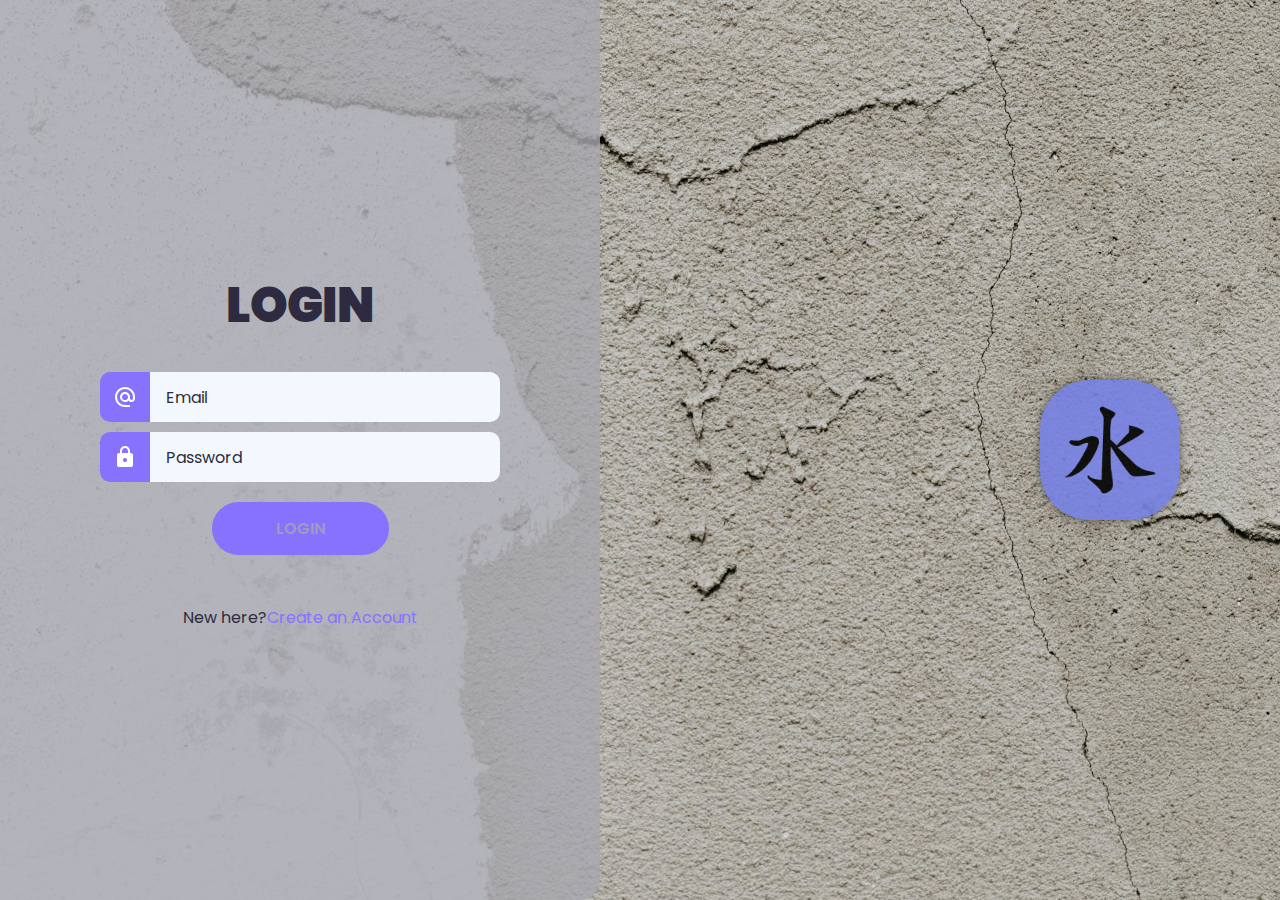
==== login.html @ 585edebd "folder changes" ====
<!DOCTYPE html>
<html lang="en">
<head>
    <meta charset="UTF-8">
    <meta name="viewport" content="width=device-width, initial-scale=1.0">
    <link rel="stylesheet" href="/Login_SignUp_form/style.css">
    <link rel="shortcut icon" href="logo.png" type="image/png">
    <script type="text/javascript" src="validation.js" defer></script>
    <title>Login</title>
</head>
<body>
    <div class="wrapper">
        <h1>Login</h1>
        <p id="error-message"></p>
        <form id="form"> 
            
       
            <div>
                <label for="email-input">
                    <svg xmlns="http://www.w3.org/2000/svg" height="24px" viewBox="0 -960 960 960" width="24px" ><path d="M480-80q-83 0-156-31.5T197-197q-54-54-85.5-127T80-480q0-83 31.5-156T197-763q54-54 127-85.5T480-880q83 0 156 31.5T763-763q54 54 85.5 127T880-480v58q0 59-40.5 100.5T740-280q-35 0-66-15t-52-43q-29 29-65.5 43.5T480-280q-83 0-141.5-58.5T280-480q0-83 58.5-141.5T480-680q83 0 141.5 58.5T680-480v58q0 26 17 44t43 18q26 0 43-18t17-44v-58q0-134-93-227t-227-93q-134 0-227 93t-93 227q0 134 93 227t227 93h200v80H480Zm0-280q50 0 85-35t35-85q0-50-35-85t-85-35q-50 0-85 35t-35 85q0 50 35 85t85 35Z"/></svg>
                </label>
                <input  type="email" name="email" id="email-input" placeholder="Email">
            </div>
    
            <div>
                <label for="password-input">
                    <svg xmlns="http://www.w3.org/2000/svg" height="24px" viewBox="0 -960 960 960" width="24px" ><path d="M240-80q-33 0-56.5-23.5T160-160v-400q0-33 23.5-56.5T240-640h40v-80q0-83 58.5-141.5T480-920q83 0 141.5 58.5T680-720v80h40q33 0 56.5 23.5T800-560v400q0 33-23.5 56.5T720-80H240Zm240-200q33 0 56.5-23.5T560-360q0-33-23.5-56.5T480-440q-33 0-56.5 23.5T400-360q0 33 23.5 56.5T480-280ZM360-640h240v-80q0-50-35-85t-85-35q-50 0-85 35t-35 85v80Z"/></svg>
                </label>
                <input type="password" name="password" id="password-input" placeholder="Password"> 
            </div>

             <button type="submit">Login</button>
        </form>
        <p>New here?<a href="signup.html">Create an Account</a></p>
    </div>
    <a href="index.html">
        <img src="logo.png" alt="Logo" class="logo">
    </a>
</body>
</html>
---- Login_SignUp_form/style.css ----
@import url('https://fonts.googleapis.com/css2?family=Lato:ital,wght@0,100;0,300;0,400;0,700;0,900;1,100;1,300;1,400;1,700;1,900&family=Poppins:ital,wght@0,100;0,200;0,300;0,400;0,500;0,600;0,700;0,800;0,900;1,100;1,200;1,300;1,400;1,500;1,600;1,700;1,800;1,900&family=Staatliches&display=swap' );

:root {
    --accent-color: #8672ff;
    --base-color: rgba(167, 167, 175, 0.795);
    --text-color: #2e2b41;
    --input-color: #f3f8ff;
}

* {
    margin: 0;
    padding: 0;
}

html{
    font-family: poppins , sans-serif;
    font-size: 12pt;
    color: var(--text-color);
    text-align: center;
}

body {
    min-height: 100vh;
    background-image: url(pexels-karolina-grabowska-4710933.jpg);
    background-size: cover;
    background-position: right;
    overflow: hidden;
    position: relative;
}



.wrapper{
    box-sizing: border-box;
    background-color: var(--base-color);
    height: 100vh;
    width: max(40%,600px);
    padding: 10px;
    border-radius: 0 2px 20px 0;
    display: flex;
    flex-direction: column;
    align-items: center;
    justify-content: center;
    opacity: 2;
}

h1,h2{
    font-size: 3rem;
    font-weight: 900;
    text-transform: uppercase;
}

h2 {
    padding-bottom: 50px;
}

.navigation {
    display: flex;
    justify-content: center;
    gap: 20px;
}
form{
    width: min(400px,100%);
    margin-top: 20px;
    margin-bottom: 50px;
    display: flex;
    flex-direction: column;
    align-items: center;
    gap: 10px;
}


form > div{
    display: flex;
    justify-content: center;
    width: 100%;
}
form label{
    flex-shrink: 0;
    height: 50px;
    width: 50px;
    background-color: var(--accent-color);
    fill: white !important;
    /* color: var(--base-color); */
    border-radius: 10px 0 0 10px;
    display: flex;
    justify-content: center;
    align-items: center;
    font-size: 1.5rem;
    font-weight: 500;
}

form input{
    box-sizing: border-box;
    flex-grow: 1;
    min-width: 0;
    height: 50px;
    padding: 1em;
    font:inherit;
    border-radius: 0 10px 10px 0;
    border: 2px solid var(--input-color);
    border-left: none;
    background-color: var(--input-color);
    transition: 150ms ease;
}

form input:hover{
    border-color: var(--accent-color);
}

form input:focus{
    outline: none;
    border-color: var(--text-color);
}

div:has(>input:focus) label {
    background-color: var(--text-color);
}

form input::placeholder {
    color: var(--text-color);
    opacity: 1;
}

form button{
    margin-top: 10px;
    border: none;
    border-radius: 1000px;
    padding: .85em 4em;
    background-color: var(--accent-color);
    color: var(--base-color);
    font: inherit;
    font-weight: 600;
    text-transform: uppercase;
    cursor: pointer;
}

form button:hover{
    background-color:var(--text-color);
} 

form button:focus{
    outline: none;
    background-color: var(--text-color);
}

a{
    text-decoration: none;
    color: var(--accent-color);
}

a:hover{
    text-decoration: none;
    background-color: var(--text-color);
}

.welcome-button {
    margin-top: 10px;
    border: none;
    border-radius: 1000px;
    padding: .85em 4em;
    background-color: var(--accent-color);
    color: var(--base-color);
    font: inherit;
    font-weight: 600;
    text-transform: uppercase;
    cursor: pointer;
}

.a.button:hover {
    background-color: var(--text-color);
    text-decoration: underline;
}

.logo {
    position: absolute;
    width: 100px;
    height: 100px;
    margin-bottom: 20px;
    margin-left: 400px;
    padding: 20px;
    background-color: #7782e4;
    top:50%;
    transform: translateY(-50%);
    border-radius: calc(100px/2);
    opacity: 0.9;
    box-shadow: 0 0 10px rgba(0,0,0,0.5);
    transition: transform 2s,background-color 2.5s;
}

.logo:hover {
    opacity: 0.9;
    background-color: var(--text-color);
    transform: translateY(-50%) rotate(360deg);
}

.logo:hover::after {
    background-color: var(--text-color);
}
@media(max-width:1100px){
    .wrapper{
        width:min(600px,100%);
        border-radius: 0;
    }
}

form div.incorrect label{
    background-color:red;
}

form div.incorrect input{
    border-color:red;
}

#error-message{
    color: red;
    font-size: 1rem;
    font-weight: 500;
    margin-top: 10px;
}
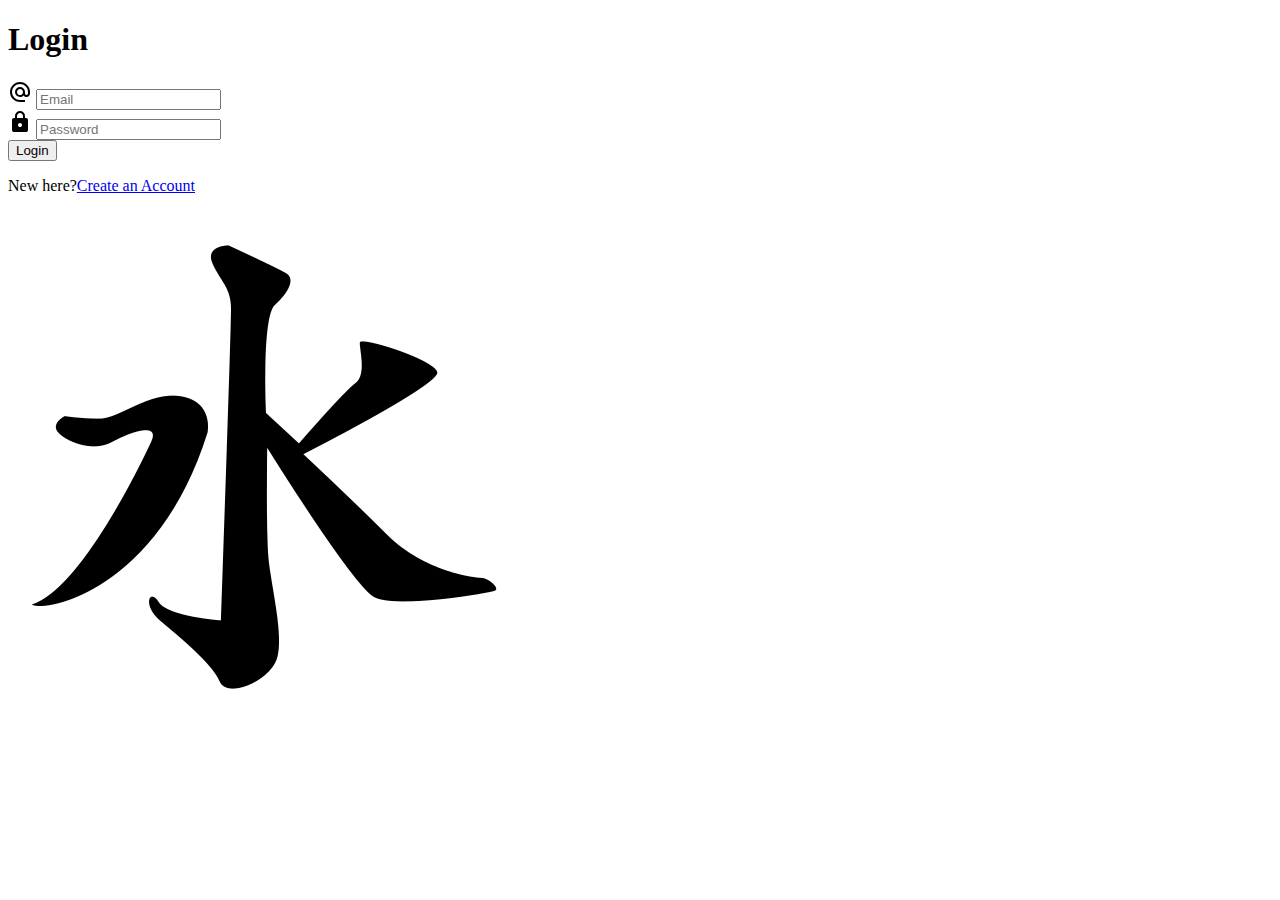
==== commit 164705a1: "Update login.html" ====
--- a/login.html
+++ b/login.html
@@ -3,7 +3,7 @@
 <head>
     <meta charset="UTF-8">
     <meta name="viewport" content="width=device-width, initial-scale=1.0">
-    <link rel="stylesheet" href="/Login_SignUp_form/style.css">
+    <link rel="stylesheet" href="C:\Users\buffo\Documents\GitHub\Login_Signup_Form/style.css">
     <link rel="shortcut icon" href="logo.png" type="image/png">
     <script type="text/javascript" src="validation.js" defer></script>
     <title>Login</title>
@@ -37,4 +37,4 @@
         <img src="logo.png" alt="Logo" class="logo">
     </a>
 </body>
-</html>+</html>
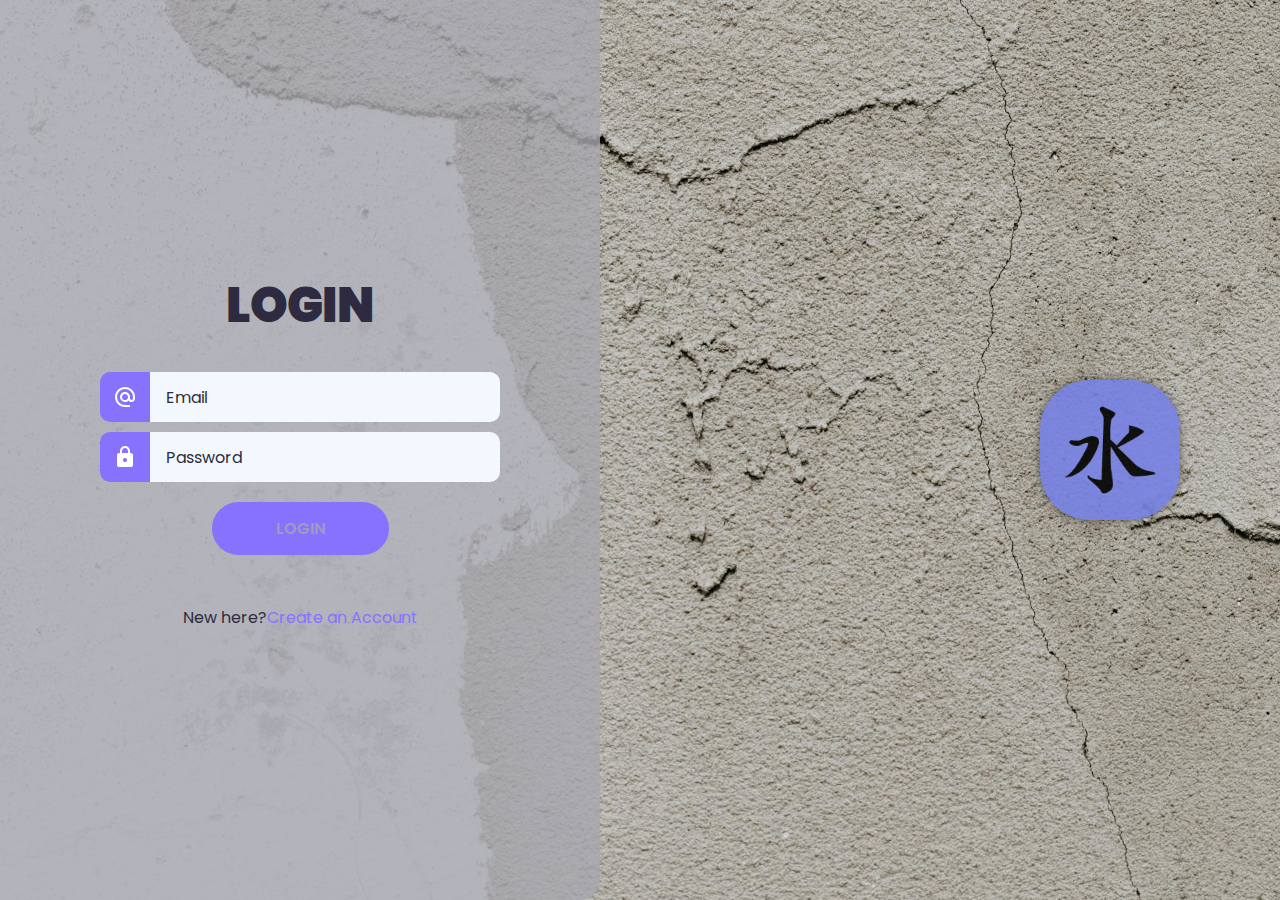
==== commit 6e7272bf: "updating login.html stylesheet link" ====
--- a/login.html
+++ b/login.html
@@ -3,7 +3,7 @@
 <head>
     <meta charset="UTF-8">
     <meta name="viewport" content="width=device-width, initial-scale=1.0">
-    <link rel="stylesheet" href="C:\Users\buffo\Documents\GitHub\Login_Signup_Form/style.css">
+    <link rel="stylesheet" href="style.css">
     <link rel="shortcut icon" href="logo.png" type="image/png">
     <script type="text/javascript" src="validation.js" defer></script>
     <title>Login</title>
--- a/style.css
+++ b/style.css
@@ -0,0 +1,220 @@
+@import url('https://fonts.googleapis.com/css2?family=Lato:ital,wght@0,100;0,300;0,400;0,700;0,900;1,100;1,300;1,400;1,700;1,900&family=Poppins:ital,wght@0,100;0,200;0,300;0,400;0,500;0,600;0,700;0,800;0,900;1,100;1,200;1,300;1,400;1,500;1,600;1,700;1,800;1,900&family=Staatliches&display=swap' );
+
+:root {
+    --accent-color: #8672ff;
+    --base-color: rgba(167, 167, 175, 0.795);
+    --text-color: #2e2b41;
+    --input-color: #f3f8ff;
+}
+
+* {
+    margin: 0;
+    padding: 0;
+}
+
+html{
+    font-family: poppins , sans-serif;
+    font-size: 12pt;
+    color: var(--text-color);
+    text-align: center;
+}
+
+body {
+    min-height: 100vh;
+    background-image: url(pexels-karolina-grabowska-4710933.jpg);
+    background-size: cover;
+    background-position: right;
+    overflow: hidden;
+    position: relative;
+}
+
+
+
+.wrapper{
+    box-sizing: border-box;
+    background-color: var(--base-color);
+    height: 100vh;
+    width: max(40%,600px);
+    padding: 10px;
+    border-radius: 0 2px 20px 0;
+    display: flex;
+    flex-direction: column;
+    align-items: center;
+    justify-content: center;
+    opacity: 2;
+}
+
+h1,h2{
+    font-size: 3rem;
+    font-weight: 900;
+    text-transform: uppercase;
+}
+
+h2 {
+    padding-bottom: 50px;
+}
+
+.navigation {
+    display: flex;
+    justify-content: center;
+    gap: 20px;
+}
+form{
+    width: min(400px,100%);
+    margin-top: 20px;
+    margin-bottom: 50px;
+    display: flex;
+    flex-direction: column;
+    align-items: center;
+    gap: 10px;
+}
+
+
+form > div{
+    display: flex;
+    justify-content: center;
+    width: 100%;
+}
+form label{
+    flex-shrink: 0;
+    height: 50px;
+    width: 50px;
+    background-color: var(--accent-color);
+    fill: white !important;
+    /* color: var(--base-color); */
+    border-radius: 10px 0 0 10px;
+    display: flex;
+    justify-content: center;
+    align-items: center;
+    font-size: 1.5rem;
+    font-weight: 500;
+}
+
+form input{
+    box-sizing: border-box;
+    flex-grow: 1;
+    min-width: 0;
+    height: 50px;
+    padding: 1em;
+    font:inherit;
+    border-radius: 0 10px 10px 0;
+    border: 2px solid var(--input-color);
+    border-left: none;
+    background-color: var(--input-color);
+    transition: 150ms ease;
+}
+
+form input:hover{
+    border-color: var(--accent-color);
+}
+
+form input:focus{
+    outline: none;
+    border-color: var(--text-color);
+}
+
+div:has(>input:focus) label {
+    background-color: var(--text-color);
+}
+
+form input::placeholder {
+    color: var(--text-color);
+    opacity: 1;
+}
+
+form button{
+    margin-top: 10px;
+    border: none;
+    border-radius: 1000px;
+    padding: .85em 4em;
+    background-color: var(--accent-color);
+    color: var(--base-color);
+    font: inherit;
+    font-weight: 600;
+    text-transform: uppercase;
+    cursor: pointer;
+}
+
+form button:hover{
+    background-color:var(--text-color);
+} 
+
+form button:focus{
+    outline: none;
+    background-color: var(--text-color);
+}
+
+a{
+    text-decoration: none;
+    color: var(--accent-color);
+}
+
+a:hover{
+    text-decoration: none;
+    background-color: var(--text-color);
+}
+
+.welcome-button {
+    margin-top: 10px;
+    border: none;
+    border-radius: 1000px;
+    padding: .85em 4em;
+    background-color: var(--accent-color);
+    color: var(--base-color);
+    font: inherit;
+    font-weight: 600;
+    text-transform: uppercase;
+    cursor: pointer;
+}
+
+.a.button:hover {
+    background-color: var(--text-color);
+    text-decoration: underline;
+}
+
+.logo {
+    position: absolute;
+    width: 100px;
+    height: 100px;
+    margin-bottom: 20px;
+    margin-left: 400px;
+    padding: 20px;
+    background-color: #7782e4;
+    top:50%;
+    transform: translateY(-50%);
+    border-radius: calc(100px/2);
+    opacity: 0.9;
+    box-shadow: 0 0 10px rgba(0,0,0,0.5);
+    transition: transform 2s,background-color 2.5s;
+}
+
+.logo:hover {
+    opacity: 0.9;
+    background-color: var(--text-color);
+    transform: translateY(-50%) rotate(360deg);
+}
+
+.logo:hover::after {
+    background-color: var(--text-color);
+}
+@media(max-width:1100px){
+    .wrapper{
+        width:min(600px,100%);
+        border-radius: 0;
+    }
+}
+
+form div.incorrect label{
+    background-color:red;
+}
+
+form div.incorrect input{
+    border-color:red;
+}
+
+#error-message{
+    color: red;
+    font-size: 1rem;
+    font-weight: 500;
+    margin-top: 10px;
+}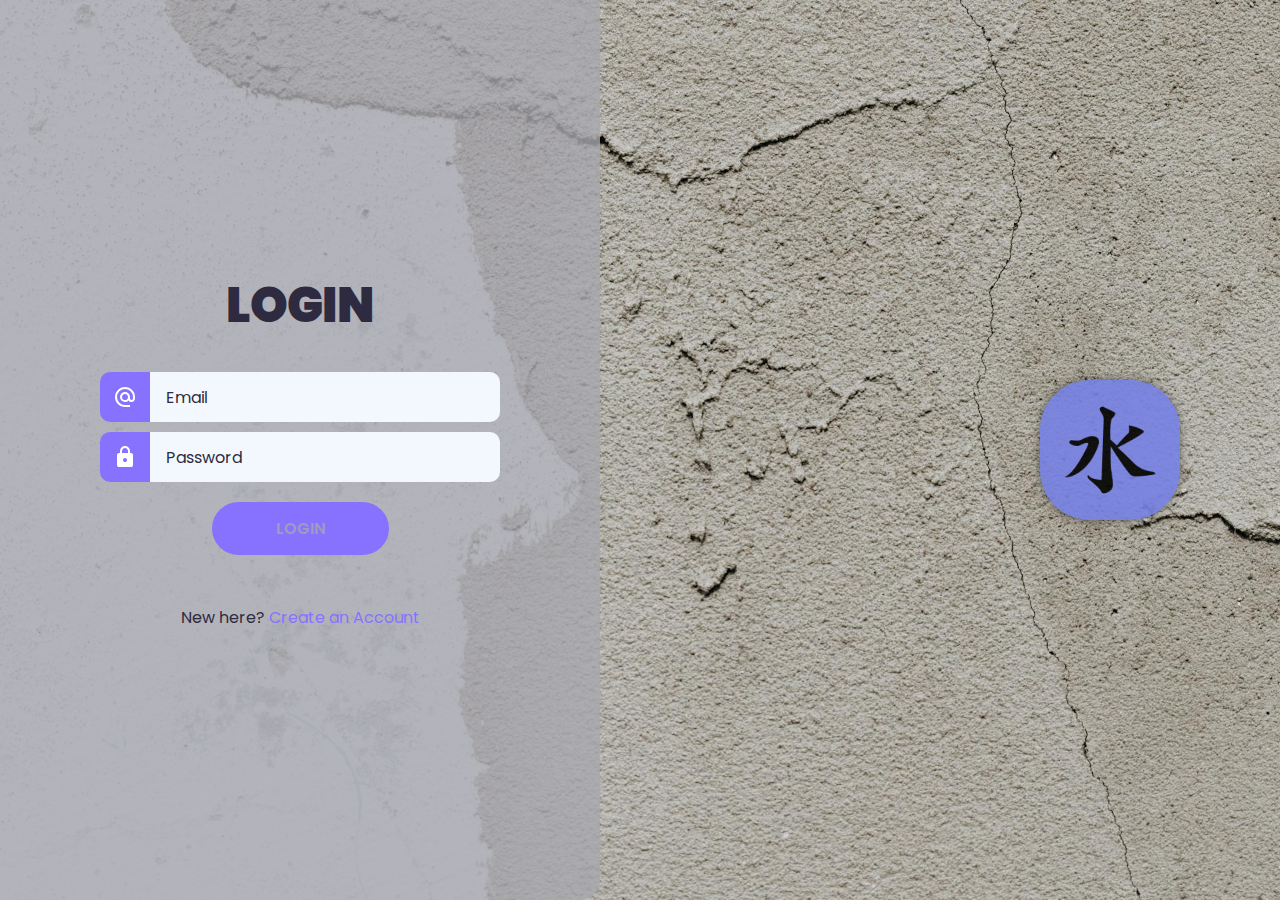
==== commit 3cc91517: "fixed html , css errors" ====
--- a/login.html
+++ b/login.html
@@ -31,7 +31,7 @@
 
              <button type="submit">Login</button>
         </form>
-        <p>New here?<a href="signup.html">Create an Account</a></p>
+        <p>New here?<a href="signup.html"> Create an Account</a></p>
     </div>
     <a href="index.html">
         <img src="logo.png" alt="Logo" class="logo">
--- a/style.css
+++ b/style.css
@@ -151,9 +151,12 @@
 
 a:hover{
     text-decoration: none;
-    background-color: var(--text-color);
-}
-
+    
+}
+
+.navigation a:hover{
+    background-color: var(--text-color);
+}
 .welcome-button {
     margin-top: 10px;
     border: none;
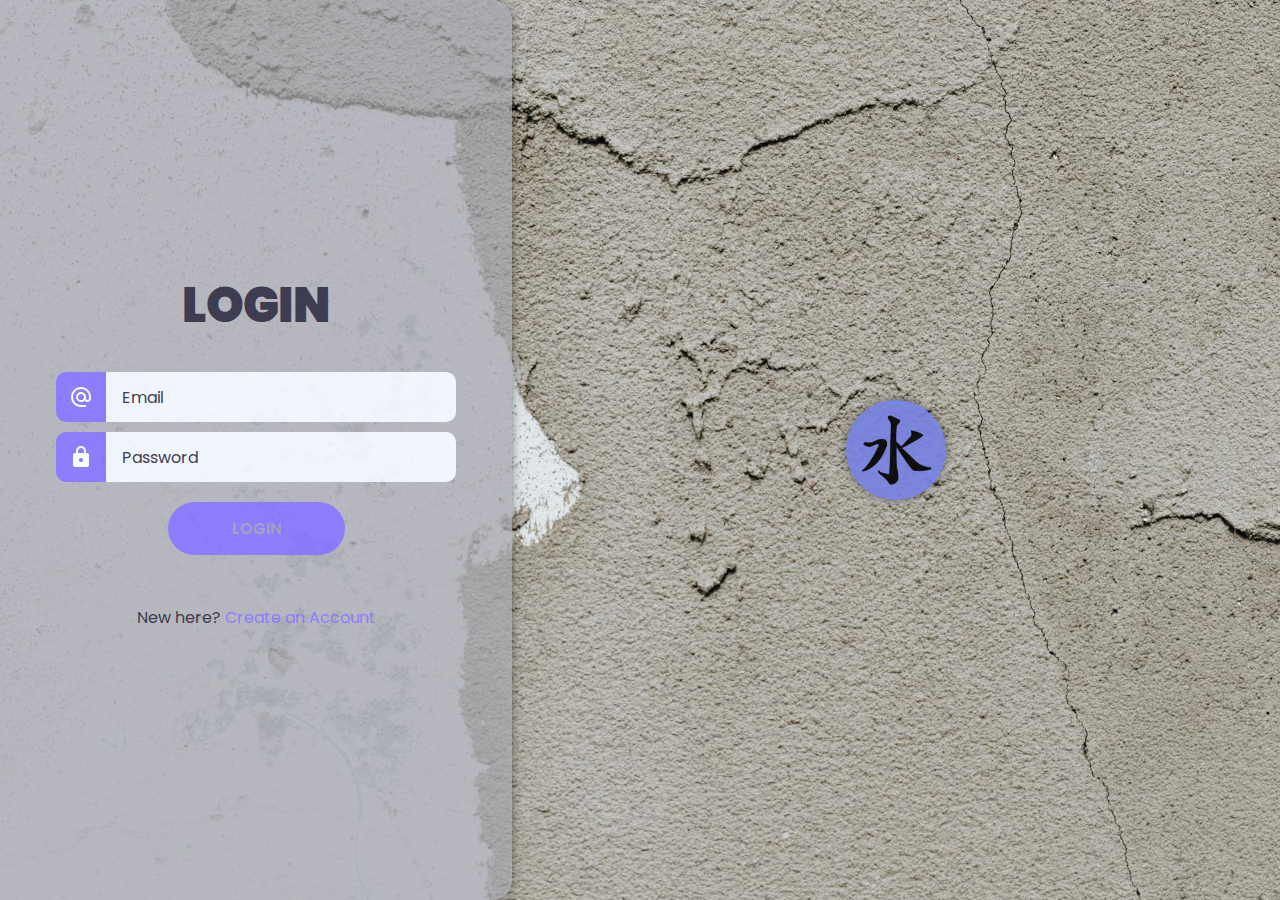
==== commit 08e843a2: "update" ====
--- a/login.html
+++ b/login.html
@@ -9,32 +9,37 @@
     <title>Login</title>
 </head>
 <body>
-    <div class="wrapper">
-        <h1>Login</h1>
-        <p id="error-message"></p>
-        <form id="form"> 
-            
-       
-            <div>
-                <label for="email-input">
-                    <svg xmlns="http://www.w3.org/2000/svg" height="24px" viewBox="0 -960 960 960" width="24px" ><path d="M480-80q-83 0-156-31.5T197-197q-54-54-85.5-127T80-480q0-83 31.5-156T197-763q54-54 127-85.5T480-880q83 0 156 31.5T763-763q54 54 85.5 127T880-480v58q0 59-40.5 100.5T740-280q-35 0-66-15t-52-43q-29 29-65.5 43.5T480-280q-83 0-141.5-58.5T280-480q0-83 58.5-141.5T480-680q83 0 141.5 58.5T680-480v58q0 26 17 44t43 18q26 0 43-18t17-44v-58q0-134-93-227t-227-93q-134 0-227 93t-93 227q0 134 93 227t227 93h200v80H480Zm0-280q50 0 85-35t35-85q0-50-35-85t-85-35q-50 0-85 35t-35 85q0 50 35 85t85 35Z"/></svg>
-                </label>
-                <input  type="email" name="email" id="email-input" placeholder="Email">
-            </div>
-    
-            <div>
-                <label for="password-input">
-                    <svg xmlns="http://www.w3.org/2000/svg" height="24px" viewBox="0 -960 960 960" width="24px" ><path d="M240-80q-33 0-56.5-23.5T160-160v-400q0-33 23.5-56.5T240-640h40v-80q0-83 58.5-141.5T480-920q83 0 141.5 58.5T680-720v80h40q33 0 56.5 23.5T800-560v400q0 33-23.5 56.5T720-80H240Zm240-200q33 0 56.5-23.5T560-360q0-33-23.5-56.5T480-440q-33 0-56.5 23.5T400-360q0 33 23.5 56.5T480-280ZM360-640h240v-80q0-50-35-85t-85-35q-50 0-85 35t-35 85v80Z"/></svg>
-                </label>
-                <input type="password" name="password" id="password-input" placeholder="Password"> 
-            </div>
+    <div class="flex-container">
+        <!-- Wrapper -->
+        <div class="wrapper">
+            <h1>Login</h1>
+            <p id="error-message"></p>
+            <form id="form"> 
+                <div>
+                    <label for="email-input">
+                        <svg xmlns="http://www.w3.org/2000/svg" height="24px" viewBox="0 -960 960 960" width="24px" ><path d="M480-80q-83 0-156-31.5T197-197q-54-54-85.5-127T80-480q0-83 31.5-156T197-763q54-54 127-85.5T480-880q83 0 156 31.5T763-763q54 54 85.5 127T880-480v58q0 59-40.5 100.5T740-280q-35 0-66-15t-52-43q-29 29-65.5 43.5T480-280q-83 0-141.5-58.5T280-480q0-83 58.5-141.5T480-680q83 0 141.5 58.5T680-480v58q0 26 17 44t43 18q26 0 43-18t17-44v-58q0-134-93-227t-227-93q-134 0-227 93t-93 227q0 134 93 227t227 93h200v80H480Zm0-280q50 0 85-35t35-85q0-50-35-85t-85-35q-50 0-85 35t-35 85q0 50 35 85t85 35Z"/></svg>
+                    </label>
+                    <input  type="email" name="email" id="email-input" placeholder="Email">
+                </div>
+        
+                <div>
+                    <label for="password-input">
+                        <svg xmlns="http://www.w3.org/2000/svg" height="24px" viewBox="0 -960 960 960" width="24px" ><path d="M240-80q-33 0-56.5-23.5T160-160v-400q0-33 23.5-56.5T240-640h40v-80q0-83 58.5-141.5T480-920q83 0 141.5 58.5T680-720v80h40q33 0 56.5 23.5T800-560v400q0 33-23.5 56.5T720-80H240Zm240-200q33 0 56.5-23.5T560-360q0-33-23.5-56.5T480-440q-33 0-56.5 23.5T400-360q0 33 23.5 56.5T480-280ZM360-640h240v-80q0-50-35-85t-85-35q-50 0-85 35t-35 85v80Z"/></svg>
+                    </label>
+                    <input type="password" name="password" id="password-input" placeholder="Password"> 
+                </div>
 
-             <button type="submit">Login</button>
-        </form>
-        <p>New here?<a href="signup.html"> Create an Account</a></p>
-    </div>
-    <a href="index.html">
-        <img src="logo.png" alt="Logo" class="logo">
-    </a>
+                <button type="submit">Login</button>
+            </form>
+            <p>New here?<a href="signup.html"> Create an Account</a></p>
+        </div>
+
+        <!-- Logo -->
+        <div class="logo-container">
+            <a href="index.html">
+                <img src="logo.png" alt="Logo" class="logo">
+            </a>
+        </div>
+    </div>    
 </body>
-</html>
+</html>--- a/style.css
+++ b/style.css
@@ -10,55 +10,66 @@
 * {
     margin: 0;
     padding: 0;
-}
-
-html{
-    font-family: poppins , sans-serif;
+    box-sizing: border-box;
+}
+
+
+body {
+    height: 100vh; /* Full viewport height */
+    background-image: url(pexels-karolina-grabowska-4710933.jpg);
+    background-size: cover;
+    background-repeat: no-repeat;
+    background-position: center;
+    overflow: hidden;
+    font-family: 'Poppins',arial, sans-serif;
     font-size: 12pt;
     color: var(--text-color);
-    text-align: center;
-}
-
-body {
-    min-height: 100vh;
-    background-image: url(pexels-karolina-grabowska-4710933.jpg);
-    background-size: cover;
-    background-position: right;
-    overflow: hidden;
-    position: relative;
-}
-
-
-
-.wrapper{
-    box-sizing: border-box;
+    width: 100%;
+}
+
+/* FLEX CONTAINER to align .wrapper & .logo-container */
+.flex-container {
+    display: flex;
+    width: 100vw;
+    height: 100vh; /* Full height */
+    align-items: stretch;
+    gap: 0;
+}
+
+/* LEFT SIDE (40% width - Text Content) */
+.wrapper {
+    display: flex;
+    flex-basis: 40%; /* 40% width */
     background-color: var(--base-color);
     height: 100vh;
-    width: max(40%,600px);
-    padding: 10px;
-    border-radius: 0 2px 20px 0;
-    display: flex;
     flex-direction: column;
-    align-items: center;
-    justify-content: center;
-    opacity: 2;
-}
-
-h1,h2{
-    font-size: 3rem;
-    font-weight: 900;
-    text-transform: uppercase;
-}
-
-h2 {
-    padding-bottom: 50px;
-}
-
+    justify-content: center;
+    align-items: center;
+    text-align: center;
+    padding: 5px;
+    border-radius: 0 20px 20px 0;
+    opacity: 0.9;
+    box-shadow: 0 0 10px rgba(0,0,0,0.5);
+}
+
+
+/* Navigation  */
 .navigation {
     display: flex;
-    justify-content: center;
-    gap: 20px;
-}
+    justify-content: space-between;
+    align-items: center;
+}
+
+.navigation a{
+    margin: 15px;
+}
+
+.navigation a:hover{
+    background-color: var(--text-color);
+}
+
+
+/* form styling */
 form{
     width: min(400px,100%);
     margin-top: 20px;
@@ -81,7 +92,6 @@
     width: 50px;
     background-color: var(--accent-color);
     fill: white !important;
-    /* color: var(--base-color); */
     border-radius: 10px 0 0 10px;
     display: flex;
     justify-content: center;
@@ -144,6 +154,7 @@
     background-color: var(--text-color);
 }
 
+/* a tag styling */
 a{
     text-decoration: none;
     color: var(--accent-color);
@@ -154,11 +165,33 @@
     
 }
 
-.navigation a:hover{
-    background-color: var(--text-color);
-}
+p a:hover{
+    color: #ff0450;
+}
+
+/* TEXT STYLING */
+h1,h2{
+    font-size: 3rem;
+    font-weight: 900;
+    text-transform: uppercase;
+}
+
+h2 {
+    display: inline-block;
+    margin-bottom: 50px;
+    transition: color 0.5s ease transform 0.5s ease;
+}
+
+
+h1:hover,
+h2:hover {
+    color: var(--accent-color);
+    transform: scale(1.3);
+}
+
+
 .welcome-button {
-    margin-top: 10px;
+    margin-top: 20px;
     border: none;
     border-radius: 1000px;
     padding: .85em 4em;
@@ -170,36 +203,41 @@
     cursor: pointer;
 }
 
-.a.button:hover {
-    background-color: var(--text-color);
-    text-decoration: underline;
+
+
+/* logo  container styling */
+
+.logo-container {
+    display: flex;
+    flex: 1;
+    flex-basis: 60%; /* 60% width */
+    height: 100vh;
+    justify-content: center;
+    align-items: center;
 }
 
 .logo {
-    position: absolute;
+    margin: auto;
     width: 100px;
     height: 100px;
-    margin-bottom: 20px;
-    margin-left: 400px;
-    padding: 20px;
+    padding: 10px;
     background-color: #7782e4;
-    top:50%;
-    transform: translateY(-50%);
-    border-radius: calc(100px/2);
+    border-radius: 50%;
     opacity: 0.9;
     box-shadow: 0 0 10px rgba(0,0,0,0.5);
-    transition: transform 2s,background-color 2.5s;
+    transition: transform 0.8s, background-color 0.8s;
+    display: flex;
+    justify-content: center;
+    align-items: center;
 }
 
 .logo:hover {
-    opacity: 0.9;
-    background-color: var(--text-color);
-    transform: translateY(-50%) rotate(360deg);
-}
-
-.logo:hover::after {
-    background-color: var(--text-color);
-}
+    background-color: var(--text-color);
+    transform: rotate(360deg) scale(1.3);
+}
+
+
+/* responsiveness */
 @media(max-width:1100px){
     .wrapper{
         width:min(600px,100%);
@@ -207,6 +245,44 @@
     }
 }
 
+@media (max-width: 768px) {
+    .flex-container {
+        flex-direction: column; /* Stack sections vertically */
+        background-color: var(--base-color);
+        height: 100%;
+        opacity: 0.93;
+    }
+
+    .wrapper, .logo-container {
+        flex: 0 0 50%; /* Allow sections to resize naturally */
+        width: 100%; /* Full width for both sections */
+        height: auto; 
+        box-shadow: none;
+    }
+
+    .wrapper {
+        padding: 20px; /* Add padding to text content */
+        border-radius: 0; /* Remove border-radius for stacked layout */
+    }
+
+    .logo-container {
+        height: auto;
+        flex: 1;
+        justify-content: center;
+        align-items: center;
+        background-color: var(--base-color);
+    }
+
+    .wrapper .navigation {
+        flex-direction: column; /* Stack navigation links vertically */
+        align-items: center;
+        gap: 10px; /* Add space between navigation links */
+    }
+}
+
+
+
+/* Error message styling .js */
 form div.incorrect label{
     background-color:red;
 }
